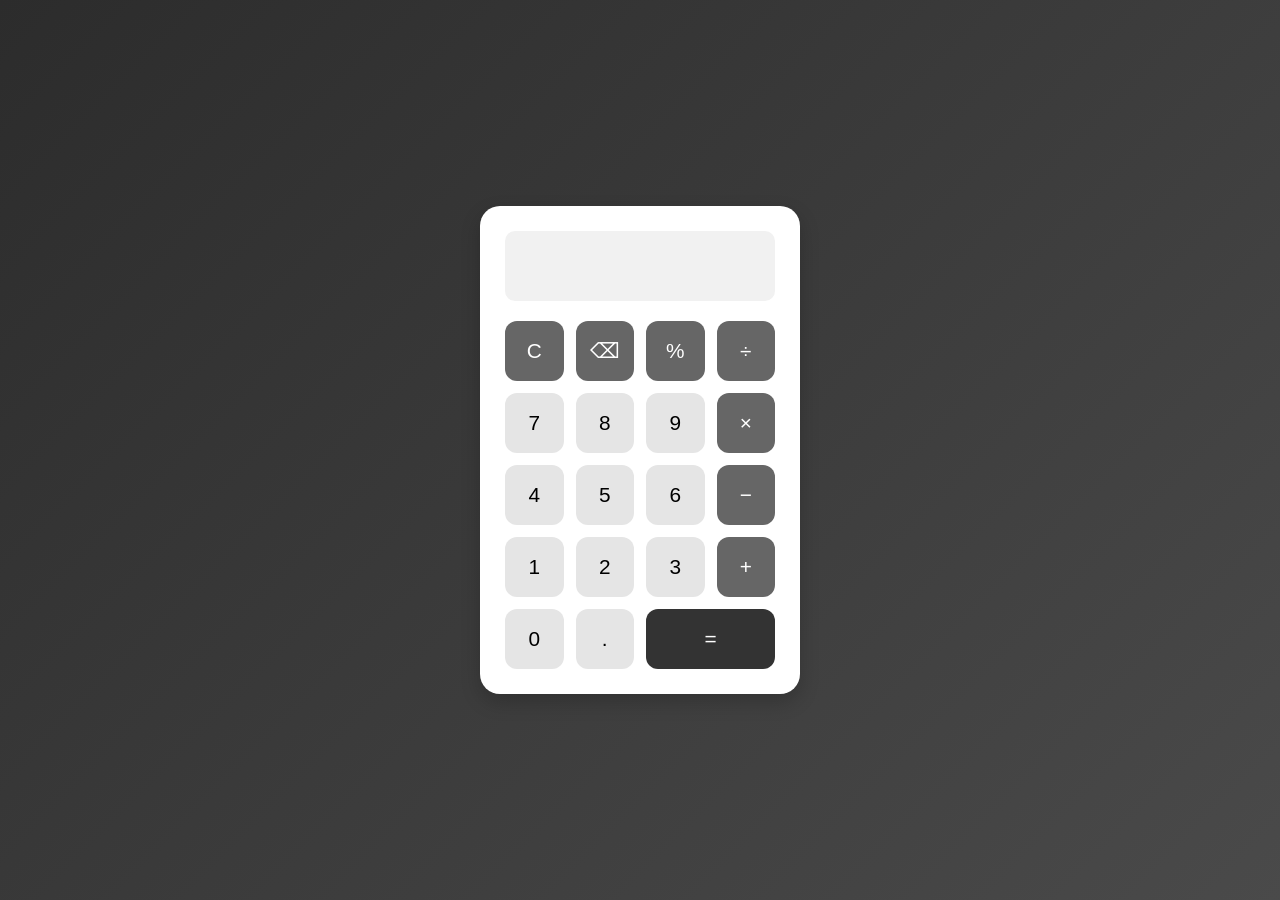
==== index.html @ 090acdc3 "Added Level 1 Calculator Project for CodSoft Internship" ====
<!DOCTYPE html>
<html lang="en">
<head>
    <meta charset="UTF-8">
    <meta name="viewport" content="width=device-width, initial-scale=1.0">
    <title>Calculator</title>
    <link rel="stylesheet" href="style.css">
</head>
<body>

    <div class="calculator">

        <input type="text" id="display" readonly>

        <div class="buttons">

            <button class="operator" onclick="clearDisplay()">C</button>
            <button class="operator" onclick="deleteLast()">⌫</button>
            <button class="operator" onclick="appendValue('%')">%</button>
            <button class="operator" onclick="appendValue('/')">÷</button>

            <button onclick="appendValue('7')">7</button>
            <button onclick="appendValue('8')">8</button>
            <button onclick="appendValue('9')">9</button>
            <button class="operator" onclick="appendValue('*')">×</button>

            <button onclick="appendValue('4')">4</button>
            <button onclick="appendValue('5')">5</button>
            <button onclick="appendValue('6')">6</button>
            <button class="operator" onclick="appendValue('-')">−</button>

            <button onclick="appendValue('1')">1</button>
            <button onclick="appendValue('2')">2</button>
            <button onclick="appendValue('3')">3</button>
            <button class="operator" onclick="appendValue('+')">+</button>

            <button onclick="appendValue('0')">0</button>
            <button onclick="appendValue('.')">.</button>
            <button class="equal" onclick="calculate()">=</button>

        </div>

    </div>

    <script src="script.js"></script>

</body>
</html>
---- style.css ----
* {
    margin: 0;
    padding: 0;
    box-sizing: border-box;
    font-family: Arial, sans-serif;
}

body {
    background: linear-gradient(135deg, #2c2c2c, #4a4a4a);
    display: flex;
    justify-content: center;
    align-items: center;
    height: 100vh;
}

.calculator {
    background: #ffffff;
    padding: 25px;
    border-radius: 20px;
    box-shadow: 0 8px 20px rgba(0, 0, 0, 0.2);
    width: 320px;
}

#display {
    width: 100%;
    height: 70px;
    border: none;
    background: #f1f1f1;
    border-radius: 10px;
    text-align: right;
    font-size: 2rem;
    padding: 15px;
    margin-bottom: 20px;
    color: #333;
}

.buttons {
    display: grid;
    grid-template-columns: repeat(4, 1fr);
    gap: 12px;
}

button {
    height: 60px;
    border: none;
    border-radius: 12px;
    background: #e5e5e5;
    font-size: 1.3rem;
    cursor: pointer;
    transition: 0.2s;
}

button:hover {
    transform: scale(1.05);
}

.operator {
    background: #666666;
    color: white;
}

.equal {
    grid-column: span 2;
    background: #333333;
    color: white;
}
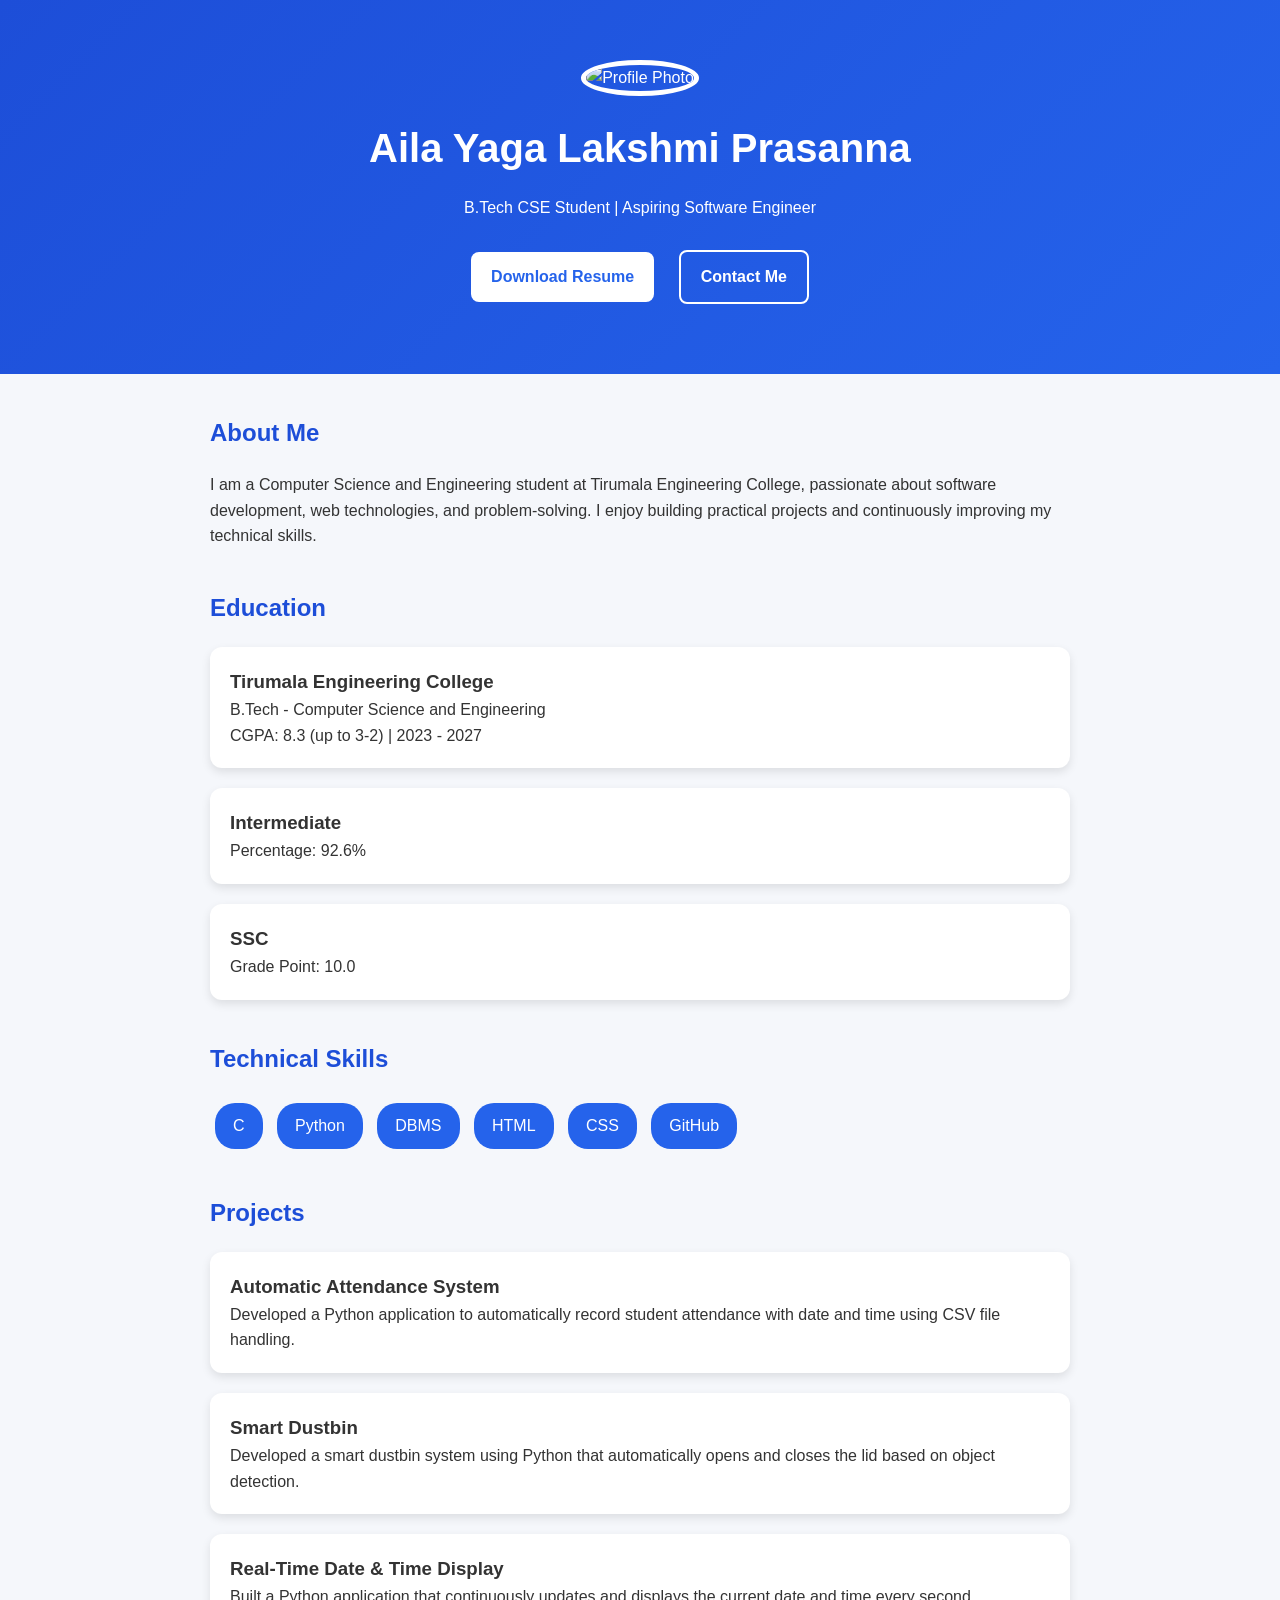
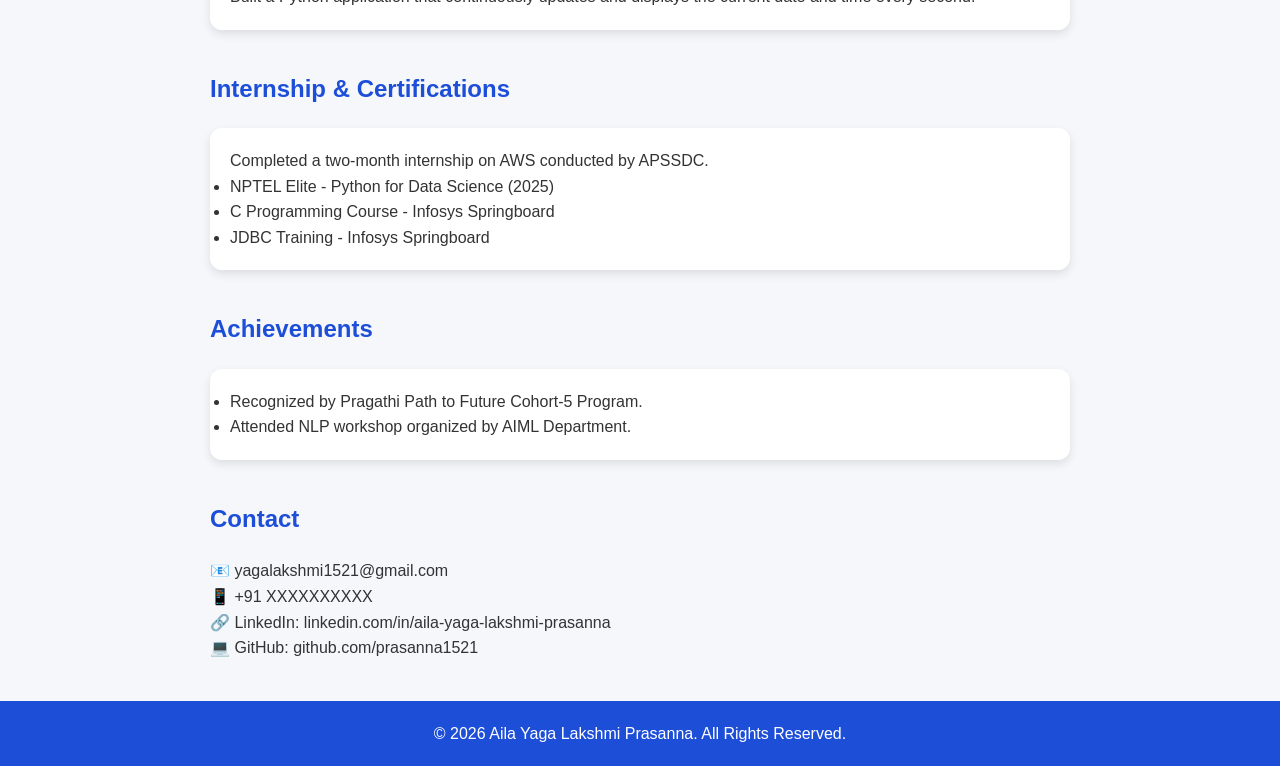
==== commit 8ff34ba3: "Add files via upload Personal portfolio website showcasing my skills, projects, resume, and contact " ====
--- a/index.html
+++ b/index.html
@@ -3,46 +3,143 @@
 <head>
     <meta charset="UTF-8">
     <meta name="viewport" content="width=device-width, initial-scale=1.0">
-    <title>Calculator</title>
+    <title>Aila Yaga Lakshmi Prasanna | Portfolio</title>
     <link rel="stylesheet" href="style.css">
 </head>
+
 <body>
 
-    <div class="calculator">
+    <header class="hero">
+        <div class="hero-content">
 
-        <input type="text" id="display" readonly>
+            <img src="images/profile.png" alt="Profile Photo" class="profile-pic">
 
-        <div class="buttons">
+            <h1>Aila Yaga Lakshmi Prasanna</h1>
 
-            <button class="operator" onclick="clearDisplay()">C</button>
-            <button class="operator" onclick="deleteLast()">⌫</button>
-            <button class="operator" onclick="appendValue('%')">%</button>
-            <button class="operator" onclick="appendValue('/')">÷</button>
+            <p>B.Tech CSE Student | Aspiring Software Engineer</p>
 
-            <button onclick="appendValue('7')">7</button>
-            <button onclick="appendValue('8')">8</button>
-            <button onclick="appendValue('9')">9</button>
-            <button class="operator" onclick="appendValue('*')">×</button>
-
-            <button onclick="appendValue('4')">4</button>
-            <button onclick="appendValue('5')">5</button>
-            <button onclick="appendValue('6')">6</button>
-            <button class="operator" onclick="appendValue('-')">−</button>
-
-            <button onclick="appendValue('1')">1</button>
-            <button onclick="appendValue('2')">2</button>
-            <button onclick="appendValue('3')">3</button>
-            <button class="operator" onclick="appendValue('+')">+</button>
-
-            <button onclick="appendValue('0')">0</button>
-            <button onclick="appendValue('.')">.</button>
-            <button class="equal" onclick="calculate()">=</button>
+            <div class="buttons">
+                <a href="resume.pdf" download class="btn">Download Resume</a>
+                <a href="#contact" class="btn secondary">Contact Me</a>
+            </div>
 
         </div>
+    </header>
 
-    </div>
+    <section>
+        <h2>About Me</h2>
 
-    <script src="script.js"></script>
+        <p>
+            I am a Computer Science and Engineering student at Tirumala Engineering College,
+            passionate about software development, web technologies, and problem-solving.
+            I enjoy building practical projects and continuously improving my technical skills.
+        </p>
+    </section>
+
+    <section>
+        <h2>Education</h2>
+
+        <div class="card">
+            <h3>Tirumala Engineering College</h3>
+            <p>B.Tech - Computer Science and Engineering</p>
+            <p>CGPA: 8.3 (up to 3-2) | 2023 - 2027</p>
+        </div>
+
+        <div class="card">
+            <h3>Intermediate</h3>
+            <p>Percentage: 92.6%</p>
+        </div>
+
+        <div class="card">
+            <h3>SSC</h3>
+            <p>Grade Point: 10.0</p>
+        </div>
+    </section>
+
+    <section>
+        <h2>Technical Skills</h2>
+
+        <div class="skills">
+            <span>C</span>
+            <span>Python</span>
+            <span>DBMS</span>
+            <span>HTML</span>
+            <span>CSS</span>
+            <span>GitHub</span>
+        </div>
+    </section>
+
+    <section>
+        <h2>Projects</h2>
+
+        <div class="card">
+            <h3>Automatic Attendance System</h3>
+
+            <p>
+                Developed a Python application to automatically record student attendance
+                with date and time using CSV file handling.
+            </p>
+        </div>
+
+        <div class="card">
+            <h3>Smart Dustbin</h3>
+
+            <p>
+                Developed a smart dustbin system using Python that automatically opens
+                and closes the lid based on object detection.
+            </p>
+        </div>
+
+        <div class="card">
+            <h3>Real-Time Date & Time Display</h3>
+
+            <p>
+                Built a Python application that continuously updates and displays
+                the current date and time every second.
+            </p>
+        </div>
+    </section>
+
+    <section>
+        <h2>Internship & Certifications</h2>
+
+        <div class="card">
+            <p>Completed a two-month internship on AWS conducted by APSSDC.</p>
+
+            <ul>
+                <li>NPTEL Elite - Python for Data Science (2025)</li>
+                <li>C Programming Course - Infosys Springboard</li>
+                <li>JDBC Training - Infosys Springboard</li>
+            </ul>
+        </div>
+    </section>
+
+    <section>
+        <h2>Achievements</h2>
+
+        <div class="card">
+            <ul>
+                <li>Recognized by Pragathi Path to Future Cohort-5 Program.</li>
+                <li>Attended NLP workshop organized by AIML Department.</li>
+            </ul>
+        </div>
+    </section>
+
+    <section id="contact">
+        <h2>Contact</h2>
+
+        <p>📧 yagalakshmi1521@gmail.com</p>
+
+        <p>📱 +91 XXXXXXXXXX</p>
+
+        <p>🔗 LinkedIn: linkedin.com/in/aila-yaga-lakshmi-prasanna</p>
+
+        <p>💻 GitHub: github.com/prasanna1521</p>
+    </section>
+
+    <footer>
+        <p>© 2026 Aila Yaga Lakshmi Prasanna. All Rights Reserved.</p>
+    </footer>
 
 </body>
 </html>
--- a/style.css
+++ b/style.css
@@ -2,65 +2,92 @@
     margin: 0;
     padding: 0;
     box-sizing: border-box;
-    font-family: Arial, sans-serif;
 }
 
 body {
-    background: linear-gradient(135deg, #2c2c2c, #4a4a4a);
-    display: flex;
-    justify-content: center;
-    align-items: center;
-    height: 100vh;
+    font-family: Arial, sans-serif;
+    background: #f5f7fb;
+    color: #333;
+    line-height: 1.6;
 }
 
-.calculator {
-    background: #ffffff;
-    padding: 25px;
-    border-radius: 20px;
-    box-shadow: 0 8px 20px rgba(0, 0, 0, 0.2);
-    width: 320px;
+.hero {
+    background: linear-gradient(135deg, #1d4ed8, #2563eb);
+    color: white;
+    text-align: center;
+    padding: 60px 20px;
 }
 
-#display {
-    width: 100%;
-    height: 70px;
-    border: none;
-    background: #f1f1f1;
-    border-radius: 10px;
-    text-align: right;
-    font-size: 2rem;
-    padding: 15px;
-    margin-bottom: 20px;
-    color: #333;
+.profile-pic {
+    width: 180px;
+    height: 180px;
+    border-radius: 50%;
+    border: 5px solid white;
+    object-fit: cover;
+}
+
+.hero h1 {
+    margin-top: 20px;
+    font-size: 2.5rem;
+}
+
+.hero p {
+    margin: 15px 0;
 }
 
 .buttons {
-    display: grid;
-    grid-template-columns: repeat(4, 1fr);
-    gap: 12px;
+    margin-top: 20px;
 }
 
-button {
-    height: 60px;
-    border: none;
-    border-radius: 12px;
-    background: #e5e5e5;
-    font-size: 1.3rem;
-    cursor: pointer;
-    transition: 0.2s;
+.btn {
+    display: inline-block;
+    background: white;
+    color: #2563eb;
+    text-decoration: none;
+    padding: 12px 20px;
+    border-radius: 8px;
+    margin: 10px;
+    font-weight: bold;
 }
 
-button:hover {
-    transform: scale(1.05);
+.secondary {
+    background: transparent;
+    color: white;
+    border: 2px solid white;
 }
 
-.operator {
-    background: #666666;
-    color: white;
+section {
+    max-width: 900px;
+    margin: 40px auto;
+    padding: 0 20px;
 }
 
-.equal {
-    grid-column: span 2;
-    background: #333333;
+h2 {
+    color: #1d4ed8;
+    margin-bottom: 20px;
+}
+
+.card {
+    background: white;
+    padding: 20px;
+    border-radius: 12px;
+    margin-bottom: 20px;
+    box-shadow: 0 4px 10px rgba(0,0,0,0.1);
+}
+
+.skills span {
+    display: inline-block;
+    background: #2563eb;
     color: white;
+    padding: 10px 18px;
+    border-radius: 20px;
+    margin: 5px;
+}
+
+footer {
+    background: #1d4ed8;
+    color: white;
+    text-align: center;
+    padding: 20px;
+    margin-top: 40px;
 }
